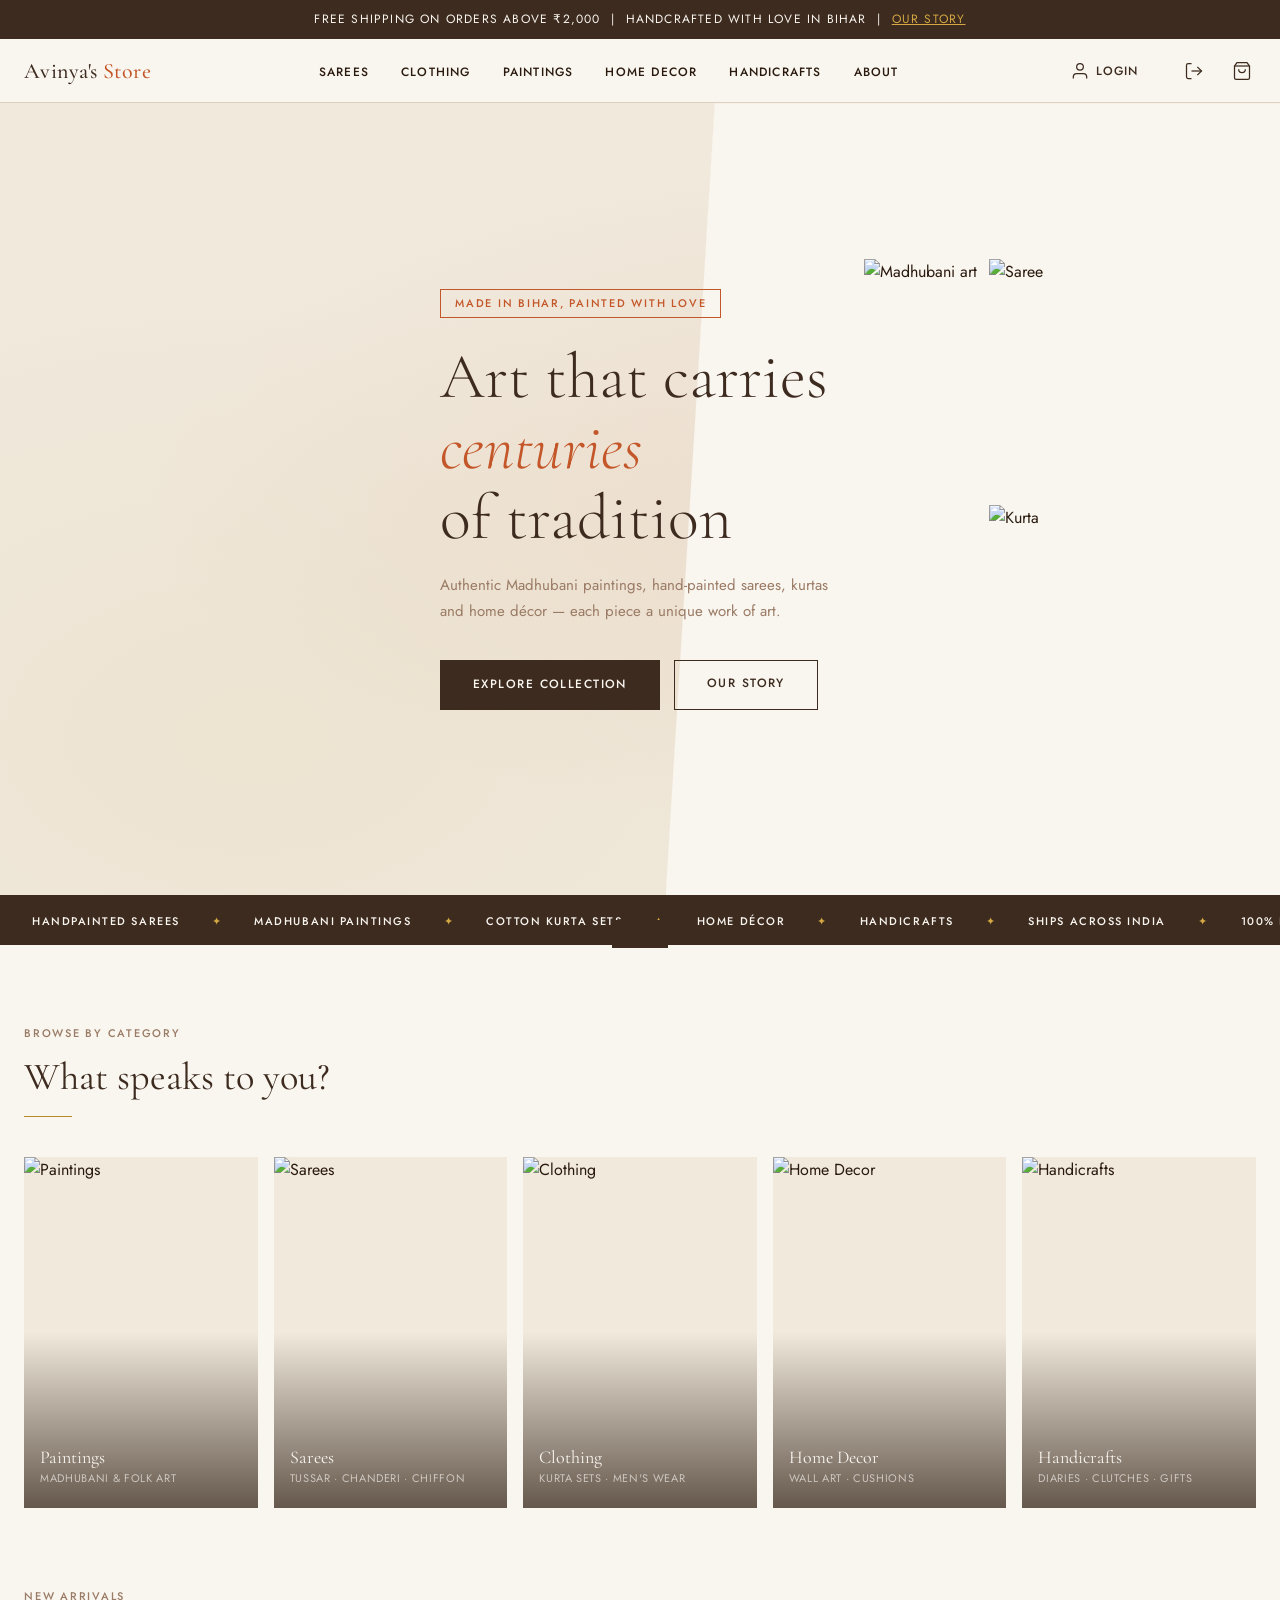
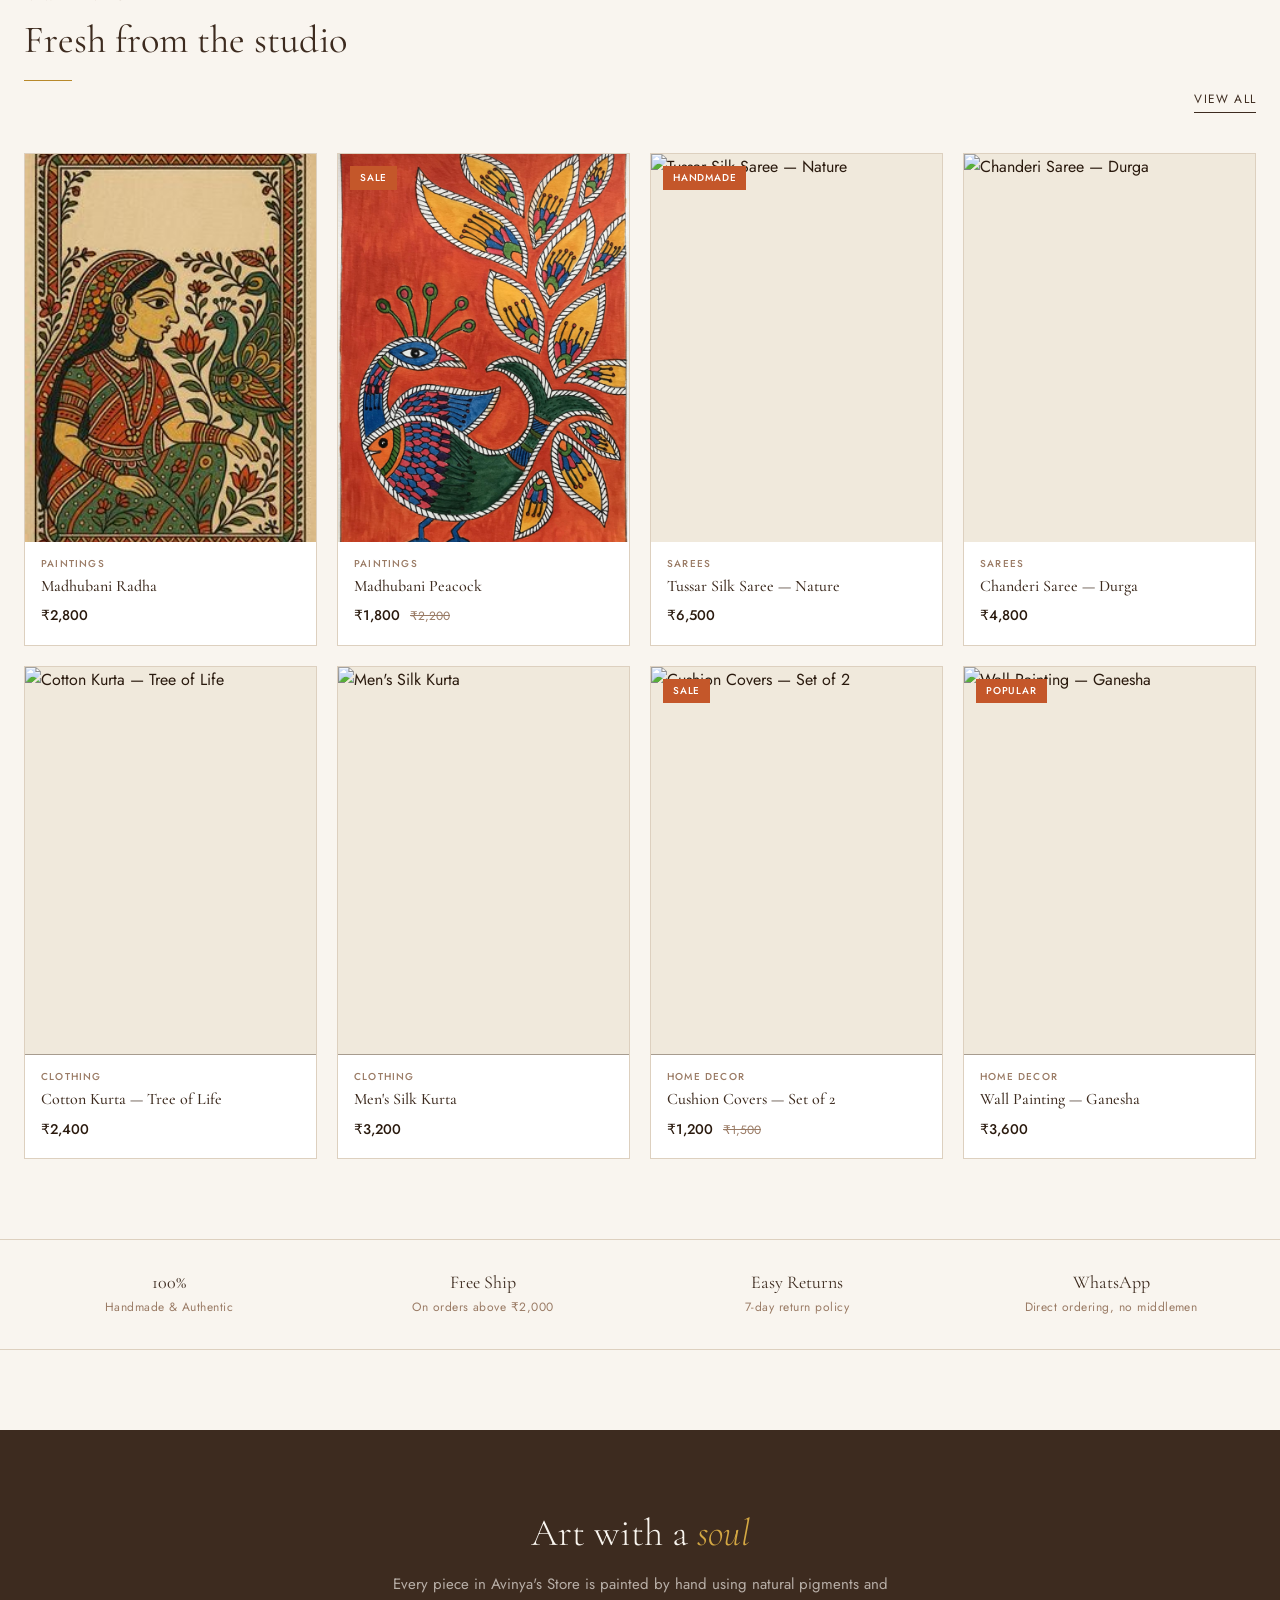
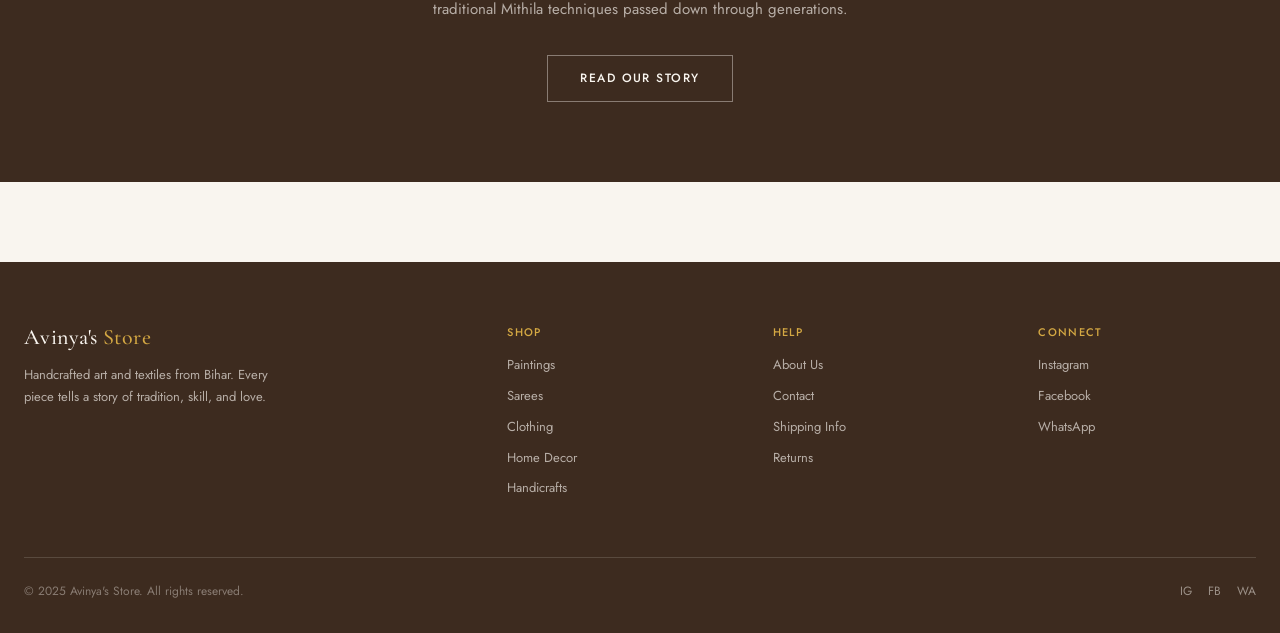
==== index.html @ 0353c22e "Store setup with Firebase" ====
<!DOCTYPE html>
<html lang="en">
<head>
  <meta charset="UTF-8" />
  <meta name="viewport" content="width=device-width, initial-scale=1.0" />
  <title>Avinya's Store — Handpainted Art & Textiles</title>
  <meta name="description" content="Hand-painted Madhubani art, sarees, kurtas, home decor and handicrafts from Bihar." />
  <link rel="stylesheet" href="css/main.css" />
  <link rel="stylesheet" href="css/components.css" />
  <style>
    /* ── HERO ── */
    .hero {
      position: relative;
      min-height: 88vh;
      display: flex;
      align-items: center;
      overflow: hidden;
      background: var(--cream-dark);
    }
    .hero-bg {
      position: absolute;
      inset: 0;
      background:
        radial-gradient(ellipse at 70% 50%, rgba(196,87,42,0.08) 0%, transparent 60%),
        radial-gradient(ellipse at 20% 80%, rgba(184,137,42,0.06) 0%, transparent 50%);
    }
    /* Decorative pattern inspired by Madhubani borders */
    .hero-pattern {
      position: absolute;
      right: 0;
      top: 0;
      bottom: 0;
      width: 48%;
      background: var(--cream);
      clip-path: polygon(8% 0%, 100% 0%, 100% 100%, 0% 100%);
      display: flex;
      align-items: center;
      justify-content: center;
    }
    .hero-img-grid {
      display: grid;
      grid-template-columns: 1fr 1fr;
      grid-template-rows: 1fr 1fr;
      gap: 12px;
      padding: 40px 40px 40px 60px;
      height: 100%;
      max-height: 560px;
    }
    .hero-img-grid img {
      width: 100%;
      height: 100%;
      object-fit: cover;
    }
    .hero-img-grid img:first-child {
      grid-row: 1 / 3;
    }
    .hero-content {
      position: relative;
      z-index: 2;
      max-width: 520px;
      padding: 80px 0 80px 0;
    }
    .hero-tag {
      display: inline-block;
      font-size: 11px;
      font-weight: 500;
      letter-spacing: 0.16em;
      text-transform: uppercase;
      color: var(--terracotta);
      border: 1px solid var(--terracotta);
      padding: 5px 14px;
      margin-bottom: 24px;
    }
    .hero h1 {
      font-size: clamp(2.4rem, 5vw, 4rem);
      font-weight: 300;
      color: var(--brown);
      margin-bottom: 20px;
      line-height: 1.1;
    }
    .hero h1 em { font-style: italic; color: var(--terracotta); }
    .hero-sub {
      font-size: 15px;
      color: var(--text-muted);
      line-height: 1.7;
      margin-bottom: 36px;
      max-width: 400px;
    }
    .hero-cta { display: flex; gap: 14px; flex-wrap: wrap; }

    /* ── MARQUEE ── */
    .marquee-wrap {
      background: var(--brown);
      overflow: hidden;
      padding: 12px 0;
      white-space: nowrap;
    }
    .marquee-inner {
      display: inline-flex;
      animation: marquee 24s linear infinite;
      gap: 0;
    }
    .marquee-inner span {
      font-size: 11px;
      font-weight: 500;
      letter-spacing: 0.14em;
      text-transform: uppercase;
      color: var(--cream);
      padding: 0 32px;
    }
    .marquee-inner span.dot { color: var(--gold-light); padding: 0; }
    @keyframes marquee { 0% { transform: translateX(0); } 100% { transform: translateX(-50%); } }

    /* ── CATEGORIES GRID ── */
    .categories-section { padding: 80px 0; }
    .categories-grid {
      display: grid;
      grid-template-columns: repeat(5, 1fr);
      gap: 16px;
      margin-top: 40px;
    }
    .category-card {
      position: relative;
      aspect-ratio: 2/3;
      overflow: hidden;
      cursor: pointer;
      background: var(--cream-dark);
    }
    .category-card img {
      width: 100%;
      height: 100%;
      object-fit: cover;
      transition: transform 0.5s ease;
    }
    .category-card:hover img { transform: scale(1.05); }
    .category-card-overlay {
      position: absolute;
      inset: 0;
      background: linear-gradient(to top, rgba(42,26,14,0.7) 0%, transparent 50%);
      display: flex;
      align-items: flex-end;
      padding: 20px 16px;
    }
    .category-card-label {
      font-family: var(--font-display);
      font-size: 18px;
      font-weight: 400;
      color: var(--cream);
      line-height: 1.2;
    }
    .category-card-count {
      font-size: 11px;
      color: rgba(249,245,239,0.65);
      letter-spacing: 0.06em;
      text-transform: uppercase;
      display: block;
      margin-top: 2px;
    }

    /* ── FEATURED SECTION ── */
    .featured-section { padding: 0 0 80px; }
    .section-header {
      display: flex;
      align-items: flex-end;
      justify-content: space-between;
      margin-bottom: 40px;
    }
    .section-header a { font-size: 12px; letter-spacing: 0.1em; text-transform: uppercase; color: var(--brown); border-bottom: 1px solid var(--brown); padding-bottom: 2px; }
    .section-header a:hover { color: var(--terracotta); border-color: var(--terracotta); }

    /* ── STORY BANNER ── */
    .story-banner {
      background: var(--brown);
      padding: 80px 0;
      text-align: center;
    }
    .story-banner h2 { color: var(--cream); font-size: clamp(1.8rem, 3vw, 2.8rem); font-weight: 300; margin-bottom: 16px; }
    .story-banner h2 em { color: var(--gold-light); font-style: italic; }
    .story-banner p { color: rgba(249,245,239,0.65); font-size: 15px; max-width: 560px; margin: 0 auto 32px; line-height: 1.7; }

    /* ── TRUST STRIP ── */
    .trust-strip {
      border-top: 1px solid var(--border);
      border-bottom: 1px solid var(--border);
      padding: 32px 0;
      margin: 0 0 80px;
    }
    .trust-grid {
      display: grid;
      grid-template-columns: repeat(4, 1fr);
      gap: 24px;
      text-align: center;
    }
    .trust-item h4 {
      font-family: var(--font-display);
      font-size: 18px;
      color: var(--brown);
      margin-bottom: 4px;
      font-weight: 400;
    }
    .trust-item p { font-size: 12px; color: var(--text-muted); letter-spacing: 0.04em; }

    @media (max-width: 900px) {
      .hero-pattern { display: none; }
      .hero { min-height: auto; padding: 48px 0; }
      .hero-content { padding: 0; max-width: 100%; }
      .categories-grid { grid-template-columns: repeat(3, 1fr); }
      .trust-grid { grid-template-columns: repeat(2, 1fr); }
    }
    @media (max-width: 600px) {
      .categories-grid { grid-template-columns: repeat(2, 1fr); }
    }
  </style>
</head>
<body>
<div class="page-content">

  <!-- HERO -->
  <section class="hero">
    <div class="hero-bg"></div>
    <div class="container">
      <div class="hero-content">
        <span class="hero-tag">Made in Bihar, Painted with Love</span>
        <h1>Art that carries<br/><em>centuries</em><br/>of tradition</h1>
        <p class="hero-sub">Authentic Madhubani paintings, hand-painted sarees, kurtas and home décor — each piece a unique work of art.</p>
        <div class="hero-cta">
          <a href="shop.html" class="btn-primary">Explore Collection</a>
          <a href="about.html" class="btn-outline">Our Story</a>
        </div>
      </div>
    </div>
    <div class="hero-pattern hide-mobile">
      <div class="hero-img-grid">
        <img src="https://placehold.co/400x600/DDD0BF/3D2B1F?text=Art+1" alt="Madhubani art" />
        <img src="https://placehold.co/400x300/EDE3D4/6B4226?text=Art+2" alt="Saree" />
        <img src="https://placehold.co/400x300/F0E9DC/A0714F?text=Art+3" alt="Kurta" />
      </div>
    </div>
  </section>

  <!-- MARQUEE -->
  <div class="marquee-wrap">
    <div class="marquee-inner">
      <span>Handpainted Sarees</span><span class="dot">✦</span>
      <span>Madhubani Paintings</span><span class="dot">✦</span>
      <span>Cotton Kurta Sets</span><span class="dot">✦</span>
      <span>Home Décor</span><span class="dot">✦</span>
      <span>Handicrafts</span><span class="dot">✦</span>
      <span>Ships across India</span><span class="dot">✦</span>
      <span>100% Handmade</span><span class="dot">✦</span>
      <span>Natural Colours</span><span class="dot">✦</span>
      <!-- Duplicate for seamless loop -->
      <span>Handpainted Sarees</span><span class="dot">✦</span>
      <span>Madhubani Paintings</span><span class="dot">✦</span>
      <span>Cotton Kurta Sets</span><span class="dot">✦</span>
      <span>Home Décor</span><span class="dot">✦</span>
      <span>Handicrafts</span><span class="dot">✦</span>
      <span>Ships across India</span><span class="dot">✦</span>
      <span>100% Handmade</span><span class="dot">✦</span>
      <span>Natural Colours</span><span class="dot">✦</span>
    </div>
  </div>

  <!-- CATEGORIES -->
  <section class="categories-section">
    <div class="container">
      <span class="section-label">Browse by category</span>
      <h2>What speaks to you?</h2>
      <div class="divider"></div>
      <div class="categories-grid">
        <a href="shop.html?cat=paintings" class="category-card">
          <img src="https://placehold.co/300x450/DDD0BF/3D2B1F?text=Paintings" alt="Paintings" loading="lazy" />
          <div class="category-card-overlay">
            <div>
              <div class="category-card-label">Paintings</div>
              <span class="category-card-count">Madhubani & Folk Art</span>
            </div>
          </div>
        </a>
        <a href="shop.html?cat=sarees" class="category-card">
          <img src="https://placehold.co/300x450/EDE3D4/6B4226?text=Sarees" alt="Sarees" loading="lazy" />
          <div class="category-card-overlay">
            <div>
              <div class="category-card-label">Sarees</div>
              <span class="category-card-count">Tussar · Chanderi · Chiffon</span>
            </div>
          </div>
        </a>
        <a href="shop.html?cat=clothing" class="category-card">
          <img src="https://placehold.co/300x450/F0E9DC/A0714F?text=Clothing" alt="Clothing" loading="lazy" />
          <div class="category-card-overlay">
            <div>
              <div class="category-card-label">Clothing</div>
              <span class="category-card-count">Kurta Sets · Men's Wear</span>
            </div>
          </div>
        </a>
        <a href="shop.html?cat=home-decor" class="category-card">
          <img src="https://placehold.co/300x450/DDD0BF/3D2B1F?text=Home+Decor" alt="Home Decor" loading="lazy" />
          <div class="category-card-overlay">
            <div>
              <div class="category-card-label">Home Decor</div>
              <span class="category-card-count">Wall Art · Cushions</span>
            </div>
          </div>
        </a>
        <a href="shop.html?cat=handicrafts" class="category-card">
          <img src="https://placehold.co/300x450/EDE3D4/6B4226?text=Handicrafts" alt="Handicrafts" loading="lazy" />
          <div class="category-card-overlay">
            <div>
              <div class="category-card-label">Handicrafts</div>
              <span class="category-card-count">Diaries · Clutches · Gifts</span>
            </div>
          </div>
        </a>
      </div>
    </div>
  </section>

  <!-- FEATURED PRODUCTS -->
  <section class="featured-section">
    <div class="container">
      <div class="section-header">
        <div>
          <span class="section-label">New arrivals</span>
          <h2>Fresh from the studio</h2>
          <div class="divider"></div>
        </div>
        <a href="shop.html">View all</a>
      </div>
      <div class="products-grid" id="featured-grid">
        <!-- Filled by JS -->
      </div>
    </div>
  </section>

  <!-- TRUST STRIP -->
  <div class="trust-strip">
    <div class="container">
      <div class="trust-grid">
        <div class="trust-item">
          <h4>100%</h4>
          <p>Handmade & Authentic</p>
        </div>
        <div class="trust-item">
          <h4>Free Ship</h4>
          <p>On orders above ₹2,000</p>
        </div>
        <div class="trust-item">
          <h4>Easy Returns</h4>
          <p>7-day return policy</p>
        </div>
        <div class="trust-item">
          <h4>WhatsApp</h4>
          <p>Direct ordering, no middlemen</p>
        </div>
      </div>
    </div>
  </div>

  <!-- STORY BANNER -->
  <section class="story-banner">
    <div class="container">
      <h2>Art with a <em>soul</em></h2>
      <p>Every piece in Avinya's Store is painted by hand using natural pigments and traditional Mithila techniques passed down through generations.</p>
      <a href="about.html" class="btn-outline" style="color:var(--cream);border-color:rgba(249,245,239,0.4);">Read Our Story</a>
    </div>
  </section>

</div>

<script type="module">
  import { injectLayout } from './js/layout.js';
  import { initAuth } from './js/auth.js';
  import { initCartSidebar } from './js/cart.js';
  import { initLoginModal } from './js/auth.js';
  import { getProducts, renderProductCard } from './js/products.js';
  import { Cart } from './js/cart.js';

  injectLayout();
  initCartSidebar();
  initAuth();
  initLoginModal();

  // Check for order success
  if (new URLSearchParams(location.search).get('order') === 'success') {
    const t = document.getElementById('toast');
    if (t) { t.textContent = 'Order sent! We\'ll confirm on WhatsApp shortly.'; t.classList.add('show'); setTimeout(() => t.classList.remove('show'), 4000); }
  }

  // Load featured products (first 8)
  const grid = document.getElementById('featured-grid');
  if (grid) {
    getProducts().then(products => {
      products.slice(0, 8).forEach(p => {
        grid.appendChild(renderProductCard(p, product => Cart.addItem(product)));
      });
    });
  }

  // Active nav link
  document.querySelectorAll('.nav-links a').forEach(a => {
    if (a.getAttribute('href') === 'index.html' || a.getAttribute('href') === './') a.classList.add('active');
  });
</script>
</body>
</html>
---- css/main.css ----
@import url('https://fonts.googleapis.com/css2?family=Cormorant+Garamond:ital,wght@0,300;0,400;0,500;0,600;1,300;1,400&family=Jost:wght@300;400;500;600&display=swap');

:root {
  --cream: #F9F5EF;
  --cream-dark: #F0E9DC;
  --brown: #3D2B1F;
  --brown-mid: #6B4226;
  --brown-light: #A0714F;
  --terracotta: #C4572A;
  --terracotta-light: #E07B50;
  --gold: #B8892A;
  --gold-light: #D4A843;
  --green: #4A6741;
  --text-primary: #2A1A0E;
  --text-secondary: #6B4226;
  --text-muted: #9A7B65;
  --border: #DDD0BF;
  --white: #FFFFFF;
  --font-display: 'Cormorant Garamond', Georgia, serif;
  --font-body: 'Jost', sans-serif;
  --nav-height: 64px;
  --transition: all 0.25s ease;
}

*, *::before, *::after { box-sizing: border-box; margin: 0; padding: 0; }

html { scroll-behavior: smooth; font-size: 16px; }

body {
  font-family: var(--font-body);
  background: var(--cream);
  color: var(--text-primary);
  line-height: 1.6;
  min-height: 100vh;
}

h1, h2, h3, h4 {
  font-family: var(--font-display);
  font-weight: 400;
  line-height: 1.2;
  color: var(--brown);
}

h1 { font-size: clamp(2rem, 5vw, 3.5rem); }
h2 { font-size: clamp(1.5rem, 3vw, 2.4rem); }
h3 { font-size: clamp(1.2rem, 2vw, 1.7rem); }

a { color: inherit; text-decoration: none; transition: var(--transition); }
img { max-width: 100%; height: auto; display: block; }
button { cursor: pointer; font-family: var(--font-body); border: none; }
input, select, textarea { font-family: var(--font-body); }

.container {
  max-width: 1280px;
  margin: 0 auto;
  padding: 0 24px;
}

.btn-primary {
  display: inline-block;
  background: var(--brown);
  color: var(--cream);
  font-family: var(--font-body);
  font-size: 12px;
  font-weight: 500;
  letter-spacing: 0.12em;
  text-transform: uppercase;
  padding: 14px 32px;
  border: 1px solid var(--brown);
  transition: var(--transition);
  cursor: pointer;
}
.btn-primary:hover {
  background: var(--terracotta);
  border-color: var(--terracotta);
  color: var(--white);
}

.btn-outline {
  display: inline-block;
  background: transparent;
  color: var(--brown);
  font-family: var(--font-body);
  font-size: 12px;
  font-weight: 500;
  letter-spacing: 0.12em;
  text-transform: uppercase;
  padding: 13px 32px;
  border: 1px solid var(--brown);
  transition: var(--transition);
  cursor: pointer;
}
.btn-outline:hover {
  background: var(--brown);
  color: var(--cream);
}

.btn-whatsapp {
  display: inline-flex;
  align-items: center;
  gap: 10px;
  background: #25D366;
  color: white;
  font-family: var(--font-body);
  font-size: 13px;
  font-weight: 500;
  letter-spacing: 0.06em;
  text-transform: uppercase;
  padding: 16px 32px;
  border: none;
  transition: var(--transition);
  cursor: pointer;
  width: 100%;
  justify-content: center;
}
.btn-whatsapp:hover { background: #1da851; }

.section-label {
  font-family: var(--font-body);
  font-size: 11px;
  font-weight: 500;
  letter-spacing: 0.16em;
  text-transform: uppercase;
  color: var(--text-muted);
  margin-bottom: 12px;
  display: block;
}

.divider {
  width: 48px;
  height: 1px;
  background: var(--gold);
  margin: 16px 0 32px;
}
.divider.center { margin: 16px auto 32px; }

/* Announcement bar */
.announcement-bar {
  background: var(--brown);
  color: var(--cream);
  text-align: center;
  padding: 10px 24px;
  font-size: 12px;
  letter-spacing: 0.1em;
  text-transform: uppercase;
  font-weight: 400;
}
.announcement-bar a { color: var(--gold-light); text-decoration: underline; }

/* Toast */
#toast {
  position: fixed;
  bottom: 32px;
  left: 50%;
  transform: translateX(-50%) translateY(80px);
  background: var(--brown);
  color: var(--cream);
  padding: 14px 28px;
  font-size: 13px;
  letter-spacing: 0.04em;
  z-index: 9999;
  transition: transform 0.3s ease;
  pointer-events: none;
  white-space: nowrap;
}
#toast.show { transform: translateX(-50%) translateY(0); }

/* Page fade in */
.page-content { animation: fadeUp 0.5s ease both; }
@keyframes fadeUp {
  from { opacity: 0; transform: translateY(16px); }
  to { opacity: 1; transform: translateY(0); }
}

/* Auth state elements */
.show-when-logged-in { display: none; }
.show-when-logged-out { display: block; }
body.user-logged-in .show-when-logged-in { display: block; }
body.user-logged-in .show-when-logged-out { display: none; }

/* Responsive utils */
@media (max-width: 768px) {
  .container { padding: 0 16px; }
  .hide-mobile { display: none !important; }
}
@media (min-width: 769px) {
  .hide-desktop { display: none !important; }
}
---- css/components.css ----
/* ── NAVBAR ── */
.navbar {
  position: sticky;
  top: 0;
  z-index: 500;
  background: var(--cream);
  border-bottom: 1px solid var(--border);
  height: var(--nav-height);
}
.navbar-inner {
  display: flex;
  align-items: center;
  justify-content: space-between;
  height: 100%;
  max-width: 1280px;
  margin: 0 auto;
  padding: 0 24px;
}
.nav-logo {
  font-family: var(--font-display);
  font-size: 22px;
  font-weight: 500;
  color: var(--brown);
  letter-spacing: 0.02em;
  line-height: 1;
}
.nav-logo span { color: var(--terracotta); }

.nav-links {
  display: flex;
  align-items: center;
  gap: 32px;
  list-style: none;
}
.nav-links a {
  font-size: 12px;
  font-weight: 500;
  letter-spacing: 0.1em;
  text-transform: uppercase;
  color: var(--text-primary);
  position: relative;
  padding-bottom: 2px;
}
.nav-links a::after {
  content: '';
  position: absolute;
  bottom: -2px;
  left: 0;
  width: 0;
  height: 1px;
  background: var(--terracotta);
  transition: width 0.25s ease;
}
.nav-links a:hover::after,
.nav-links a.active::after { width: 100%; }

/* Dropdown */
.nav-dropdown { position: relative; }
.nav-dropdown > a::before {
  content: '';
  position: absolute;
  bottom: -18px;
  left: 0;
  right: 0;
  height: 18px;
}
.dropdown-menu {
  position: absolute;
  top: calc(100% + 18px);
  left: 50%;
  transform: translateX(-50%);
  background: var(--white);
  border: 1px solid var(--border);
  min-width: 180px;
  padding: 8px 0;
  opacity: 0;
  pointer-events: none;
  transition: opacity 0.2s ease, transform 0.2s ease;
  transform: translateX(-50%) translateY(-6px);
  z-index: 600;
}
.nav-dropdown:hover .dropdown-menu {
  opacity: 1;
  pointer-events: all;
  transform: translateX(-50%) translateY(0);
}
.dropdown-menu a {
  display: block;
  padding: 9px 20px;
  font-size: 12px;
  letter-spacing: 0.06em;
  text-transform: uppercase;
  color: var(--text-primary);
}
.dropdown-menu a:hover { background: var(--cream); color: var(--terracotta); }

.nav-actions {
  display: flex;
  align-items: center;
  gap: 20px;
}
.nav-icon-btn {
  background: none;
  border: none;
  cursor: pointer;
  color: var(--brown);
  display: flex;
  align-items: center;
  gap: 6px;
  font-size: 12px;
  letter-spacing: 0.08em;
  text-transform: uppercase;
  font-family: var(--font-body);
  font-weight: 500;
  padding: 4px;
  transition: var(--transition);
}
.nav-icon-btn:hover { color: var(--terracotta); }
.nav-icon-btn svg { width: 20px; height: 20px; }

.cart-badge {
  background: var(--terracotta);
  color: white;
  border-radius: 50%;
  width: 18px;
  height: 18px;
  font-size: 10px;
  display: flex;
  align-items: center;
  justify-content: center;
  font-weight: 600;
  margin-left: -4px;
}

/* Mobile menu */
.hamburger {
  display: none;
  flex-direction: column;
  gap: 5px;
  cursor: pointer;
  padding: 4px;
  background: none;
  border: none;
}
.hamburger span {
  display: block;
  width: 22px;
  height: 1.5px;
  background: var(--brown);
  transition: var(--transition);
}
.mobile-menu {
  display: none;
  position: fixed;
  inset: 0;
  background: var(--cream);
  z-index: 800;
  padding: 80px 32px 32px;
  overflow-y: auto;
  flex-direction: column;
  gap: 0;
}
.mobile-menu.open { display: flex; }
.mobile-menu-close {
  position: absolute;
  top: 20px;
  right: 24px;
  background: none;
  border: none;
  font-size: 24px;
  cursor: pointer;
  color: var(--brown);
}
.mobile-menu a {
  display: block;
  padding: 14px 0;
  border-bottom: 1px solid var(--border);
  font-size: 14px;
  font-weight: 500;
  letter-spacing: 0.08em;
  text-transform: uppercase;
  color: var(--text-primary);
}
.mobile-menu-section { font-size: 11px; color: var(--text-muted); letter-spacing: 0.12em; text-transform: uppercase; padding: 20px 0 8px; }

@media (max-width: 900px) {
  .nav-links { display: none; }
  .hamburger { display: flex; }
}

/* ── PRODUCT CARD ── */
.product-card {
  background: var(--white);
  border: 1px solid var(--border);
  transition: var(--transition);
  cursor: pointer;
}
.product-card:hover { box-shadow: 0 8px 32px rgba(61,43,31,0.1); transform: translateY(-2px); }

.product-card-image {
  position: relative;
  overflow: hidden;
  aspect-ratio: 3/4;
  background: var(--cream-dark);
}
.product-card-image img {
  width: 100%;
  height: 100%;
  object-fit: cover;
  transition: transform 0.5s ease;
}
.product-card:hover .product-card-image img { transform: scale(1.04); }

.product-card-badge {
  position: absolute;
  top: 12px;
  left: 12px;
  background: var(--terracotta);
  color: white;
  font-size: 10px;
  font-weight: 500;
  letter-spacing: 0.08em;
  text-transform: uppercase;
  padding: 4px 10px;
}

.product-card-quick {
  position: absolute;
  bottom: 0;
  left: 0;
  right: 0;
  background: var(--brown);
  color: var(--cream);
  text-align: center;
  padding: 12px;
  font-size: 11px;
  font-weight: 500;
  letter-spacing: 0.1em;
  text-transform: uppercase;
  transform: translateY(100%);
  transition: transform 0.25s ease;
}
.product-card:hover .product-card-quick { transform: translateY(0); }

.product-card-info {
  padding: 14px 16px 18px;
}
.product-card-category {
  font-size: 10px;
  font-weight: 500;
  letter-spacing: 0.12em;
  text-transform: uppercase;
  color: var(--text-muted);
  margin-bottom: 4px;
}
.product-card-name {
  font-family: var(--font-display);
  font-size: 16px;
  font-weight: 500;
  color: var(--brown);
  margin-bottom: 8px;
  line-height: 1.3;
}
.product-card-price {
  font-size: 14px;
  font-weight: 500;
  color: var(--text-primary);
}
.product-card-price .original {
  text-decoration: line-through;
  color: var(--text-muted);
  font-weight: 400;
  margin-left: 6px;
  font-size: 12px;
}

/* ── CART SIDEBAR ── */
#cart-overlay {
  position: fixed;
  inset: 0;
  background: rgba(42,26,14,0.5);
  z-index: 700;
  opacity: 0;
  pointer-events: none;
  transition: opacity 0.3s ease;
}
#cart-overlay.open { opacity: 1; pointer-events: all; }

#cart-sidebar {
  position: fixed;
  top: 0;
  right: 0;
  bottom: 0;
  width: 420px;
  max-width: 100vw;
  background: var(--cream);
  z-index: 750;
  transform: translateX(100%);
  transition: transform 0.35s cubic-bezier(0.4, 0, 0.2, 1);
  display: flex;
  flex-direction: column;
  border-left: 1px solid var(--border);
}
#cart-sidebar.open { transform: translateX(0); }

.cart-header {
  display: flex;
  align-items: center;
  justify-content: space-between;
  padding: 20px 24px;
  border-bottom: 1px solid var(--border);
}
.cart-header h2 {
  font-family: var(--font-display);
  font-size: 22px;
  font-weight: 500;
  color: var(--brown);
}
.cart-close {
  background: none;
  border: none;
  cursor: pointer;
  font-size: 22px;
  color: var(--brown);
  line-height: 1;
  padding: 4px;
}

.cart-items { flex: 1; overflow-y: auto; padding: 16px 24px; }
.cart-empty {
  text-align: center;
  padding: 48px 24px;
  color: var(--text-muted);
  font-family: var(--font-display);
  font-size: 18px;
}
.cart-empty small { display: block; font-family: var(--font-body); font-size: 13px; margin-top: 8px; }

.cart-item {
  display: flex;
  gap: 14px;
  padding: 14px 0;
  border-bottom: 1px solid var(--border);
}
.cart-item:last-child { border-bottom: none; }
.cart-item-img {
  width: 72px;
  height: 90px;
  object-fit: cover;
  flex-shrink: 0;
  background: var(--cream-dark);
}
.cart-item-details { flex: 1; min-width: 0; }
.cart-item-name {
  font-family: var(--font-display);
  font-size: 15px;
  color: var(--brown);
  line-height: 1.3;
  margin-bottom: 4px;
}
.cart-item-variant { font-size: 11px; color: var(--text-muted); margin-bottom: 8px; }
.cart-item-price { font-size: 14px; font-weight: 500; color: var(--text-primary); }
.cart-item-controls {
  display: flex;
  align-items: center;
  gap: 12px;
  margin-top: 8px;
}
.qty-btn {
  width: 28px;
  height: 28px;
  border: 1px solid var(--border);
  background: var(--white);
  font-size: 16px;
  display: flex;
  align-items: center;
  justify-content: center;
  cursor: pointer;
  color: var(--brown);
  transition: var(--transition);
}
.qty-btn:hover { background: var(--brown); color: var(--cream); border-color: var(--brown); }
.qty-display { font-size: 14px; font-weight: 500; min-width: 20px; text-align: center; }
.cart-item-remove {
  background: none;
  border: none;
  cursor: pointer;
  color: var(--text-muted);
  font-size: 11px;
  letter-spacing: 0.06em;
  text-transform: uppercase;
  padding: 0;
  transition: var(--transition);
  margin-left: auto;
}
.cart-item-remove:hover { color: var(--terracotta); }

.cart-footer {
  border-top: 1px solid var(--border);
  padding: 20px 24px;
}
.cart-subtotal {
  display: flex;
  justify-content: space-between;
  align-items: center;
  margin-bottom: 6px;
}
.cart-subtotal span { font-size: 13px; color: var(--text-muted); text-transform: uppercase; letter-spacing: 0.06em; }
.cart-subtotal strong { font-family: var(--font-display); font-size: 22px; color: var(--brown); font-weight: 400; }
.cart-note { font-size: 11px; color: var(--text-muted); margin-bottom: 16px; line-height: 1.5; }
.cart-footer .btn-primary { width: 100%; text-align: center; display: block; padding: 16px; font-size: 12px; margin-bottom: 10px; }
.cart-footer .btn-outline { width: 100%; text-align: center; display: block; padding: 13px; font-size: 12px; }

/* ── LOGIN MODAL ── */
#login-modal-overlay {
  position: fixed;
  inset: 0;
  background: rgba(42,26,14,0.6);
  z-index: 900;
  display: none;
  align-items: center;
  justify-content: center;
  padding: 24px;
}
#login-modal-overlay.open { display: flex; }
.login-modal {
  background: var(--cream);
  width: 100%;
  max-width: 440px;
  padding: 48px 40px;
  border: 1px solid var(--border);
  position: relative;
}
.login-modal-close {
  position: absolute;
  top: 16px;
  right: 20px;
  background: none;
  border: none;
  font-size: 22px;
  cursor: pointer;
  color: var(--brown);
}
.login-modal h2 {
  font-family: var(--font-display);
  font-size: 28px;
  color: var(--brown);
  margin-bottom: 8px;
}
.login-modal p { font-size: 13px; color: var(--text-muted); margin-bottom: 28px; }

.form-group { margin-bottom: 16px; }
.form-group label {
  display: block;
  font-size: 11px;
  font-weight: 500;
  letter-spacing: 0.1em;
  text-transform: uppercase;
  color: var(--text-secondary);
  margin-bottom: 6px;
}
.form-group input {
  width: 100%;
  padding: 12px 14px;
  border: 1px solid var(--border);
  background: var(--white);
  font-size: 14px;
  color: var(--text-primary);
  outline: none;
  transition: var(--transition);
}
.form-group input:focus { border-color: var(--brown); }

.auth-divider {
  display: flex;
  align-items: center;
  gap: 12px;
  margin: 20px 0;
  color: var(--text-muted);
  font-size: 12px;
}
.auth-divider::before, .auth-divider::after {
  content: '';
  flex: 1;
  height: 1px;
  background: var(--border);
}

.btn-google {
  width: 100%;
  display: flex;
  align-items: center;
  justify-content: center;
  gap: 10px;
  background: var(--white);
  border: 1px solid var(--border);
  padding: 12px;
  font-size: 13px;
  font-weight: 500;
  color: var(--text-primary);
  cursor: pointer;
  transition: var(--transition);
  font-family: var(--font-body);
}
.btn-google:hover { background: var(--cream-dark); }
.btn-google img { width: 18px; height: 18px; }

.auth-switch {
  text-align: center;
  margin-top: 20px;
  font-size: 13px;
  color: var(--text-muted);
}
.auth-switch a { color: var(--brown); text-decoration: underline; cursor: pointer; }
.auth-error { color: var(--terracotta); font-size: 13px; margin-top: 10px; display: none; }

/* ── FOOTER ── */
.footer {
  background: var(--brown);
  color: var(--cream);
  padding: 64px 0 32px;
  margin-top: 80px;
}
.footer-grid {
  display: grid;
  grid-template-columns: 2fr 1fr 1fr 1fr;
  gap: 48px;
  margin-bottom: 48px;
}
.footer-brand .nav-logo { color: var(--cream); margin-bottom: 16px; }
.footer-brand .nav-logo span { color: var(--gold-light); }
.footer-brand p { font-size: 13px; color: rgba(249,245,239,0.65); line-height: 1.7; max-width: 260px; }
.footer-col h4 {
  font-family: var(--font-body);
  font-size: 11px;
  font-weight: 500;
  letter-spacing: 0.12em;
  text-transform: uppercase;
  color: var(--gold-light);
  margin-bottom: 16px;
}
.footer-col a {
  display: block;
  font-size: 13px;
  color: rgba(249,245,239,0.65);
  margin-bottom: 10px;
  transition: var(--transition);
}
.footer-col a:hover { color: var(--cream); }
.footer-bottom {
  border-top: 1px solid rgba(249,245,239,0.15);
  padding-top: 24px;
  display: flex;
  align-items: center;
  justify-content: space-between;
  font-size: 12px;
  color: rgba(249,245,239,0.4);
}
.footer-social { display: flex; gap: 16px; }
.footer-social a { color: rgba(249,245,239,0.5); transition: var(--transition); }
.footer-social a:hover { color: var(--gold-light); }

@media (max-width: 768px) {
  .footer-grid { grid-template-columns: 1fr 1fr; gap: 32px; }
  .footer-brand { grid-column: 1 / -1; }
  .footer-bottom { flex-direction: column; gap: 12px; text-align: center; }
}
@media (max-width: 480px) {
  .footer-grid { grid-template-columns: 1fr; }
}

/* ── CATEGORY PILLS ── */
.category-filters {
  display: flex;
  gap: 8px;
  flex-wrap: wrap;
  margin-bottom: 32px;
}
.filter-pill {
  padding: 8px 20px;
  border: 1px solid var(--border);
  background: var(--white);
  font-size: 11px;
  font-weight: 500;
  letter-spacing: 0.1em;
  text-transform: uppercase;
  color: var(--text-secondary);
  cursor: pointer;
  transition: var(--transition);
  font-family: var(--font-body);
}
.filter-pill:hover, .filter-pill.active {
  background: var(--brown);
  color: var(--cream);
  border-color: var(--brown);
}

/* ── PRODUCT GRID ── */
.products-grid {
  display: grid;
  grid-template-columns: repeat(4, 1fr);
  gap: 20px;
}
@media (max-width: 1100px) { .products-grid { grid-template-columns: repeat(3, 1fr); } }
@media (max-width: 768px) { .products-grid { grid-template-columns: repeat(2, 1fr); gap: 12px; } }
@media (max-width: 380px) { .products-grid { grid-template-columns: 1fr; } }

/* ── PAGE HERO ── */
.page-hero {
  background: var(--cream-dark);
  border-bottom: 1px solid var(--border);
  padding: 48px 0;
  text-align: center;
}
.page-hero h1 { font-size: clamp(2rem, 4vw, 3rem); color: var(--brown); }
.page-hero p { color: var(--text-muted); font-size: 14px; margin-top: 8px; }

/* ── BREADCRUMB ── */
.breadcrumb {
  font-size: 11px;
  color: var(--text-muted);
  letter-spacing: 0.06em;
  text-transform: uppercase;
  margin-bottom: 12px;
}
.breadcrumb a:hover { color: var(--terracotta); }
.breadcrumb span { margin: 0 6px; }
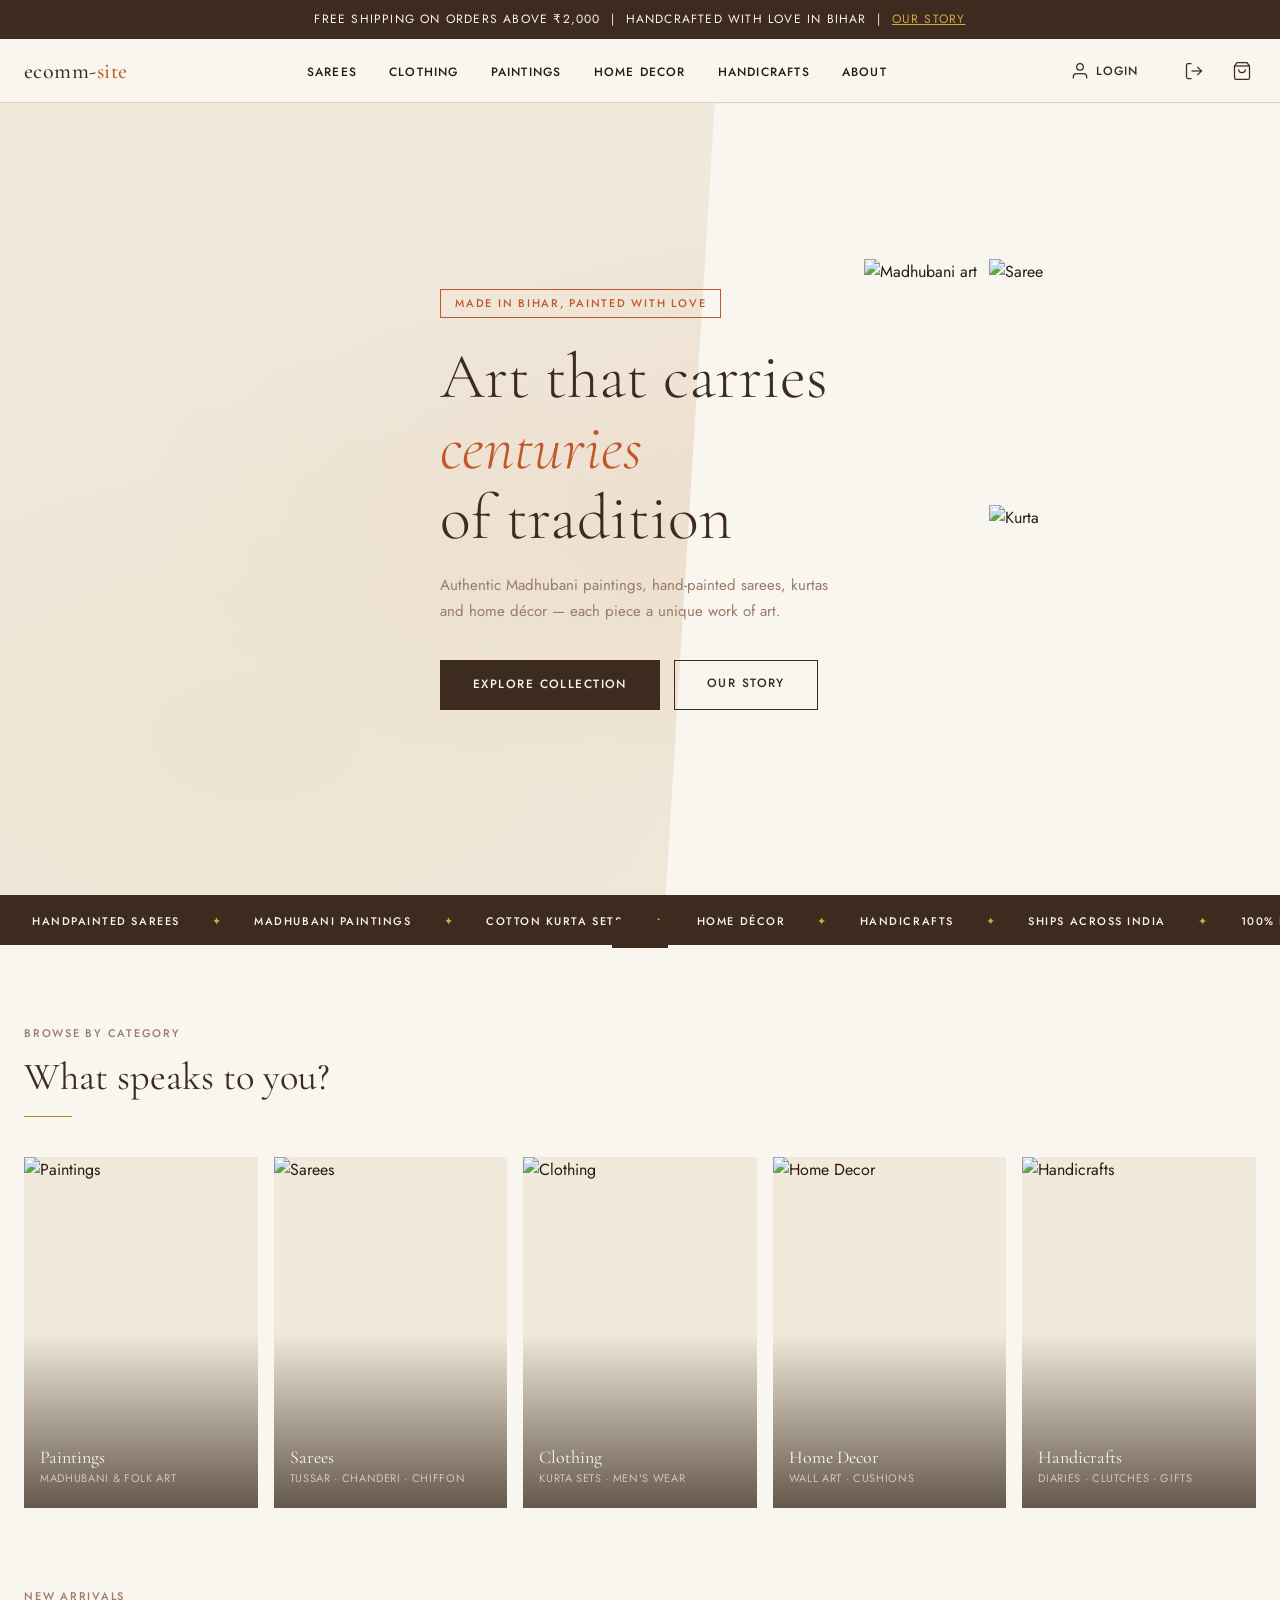
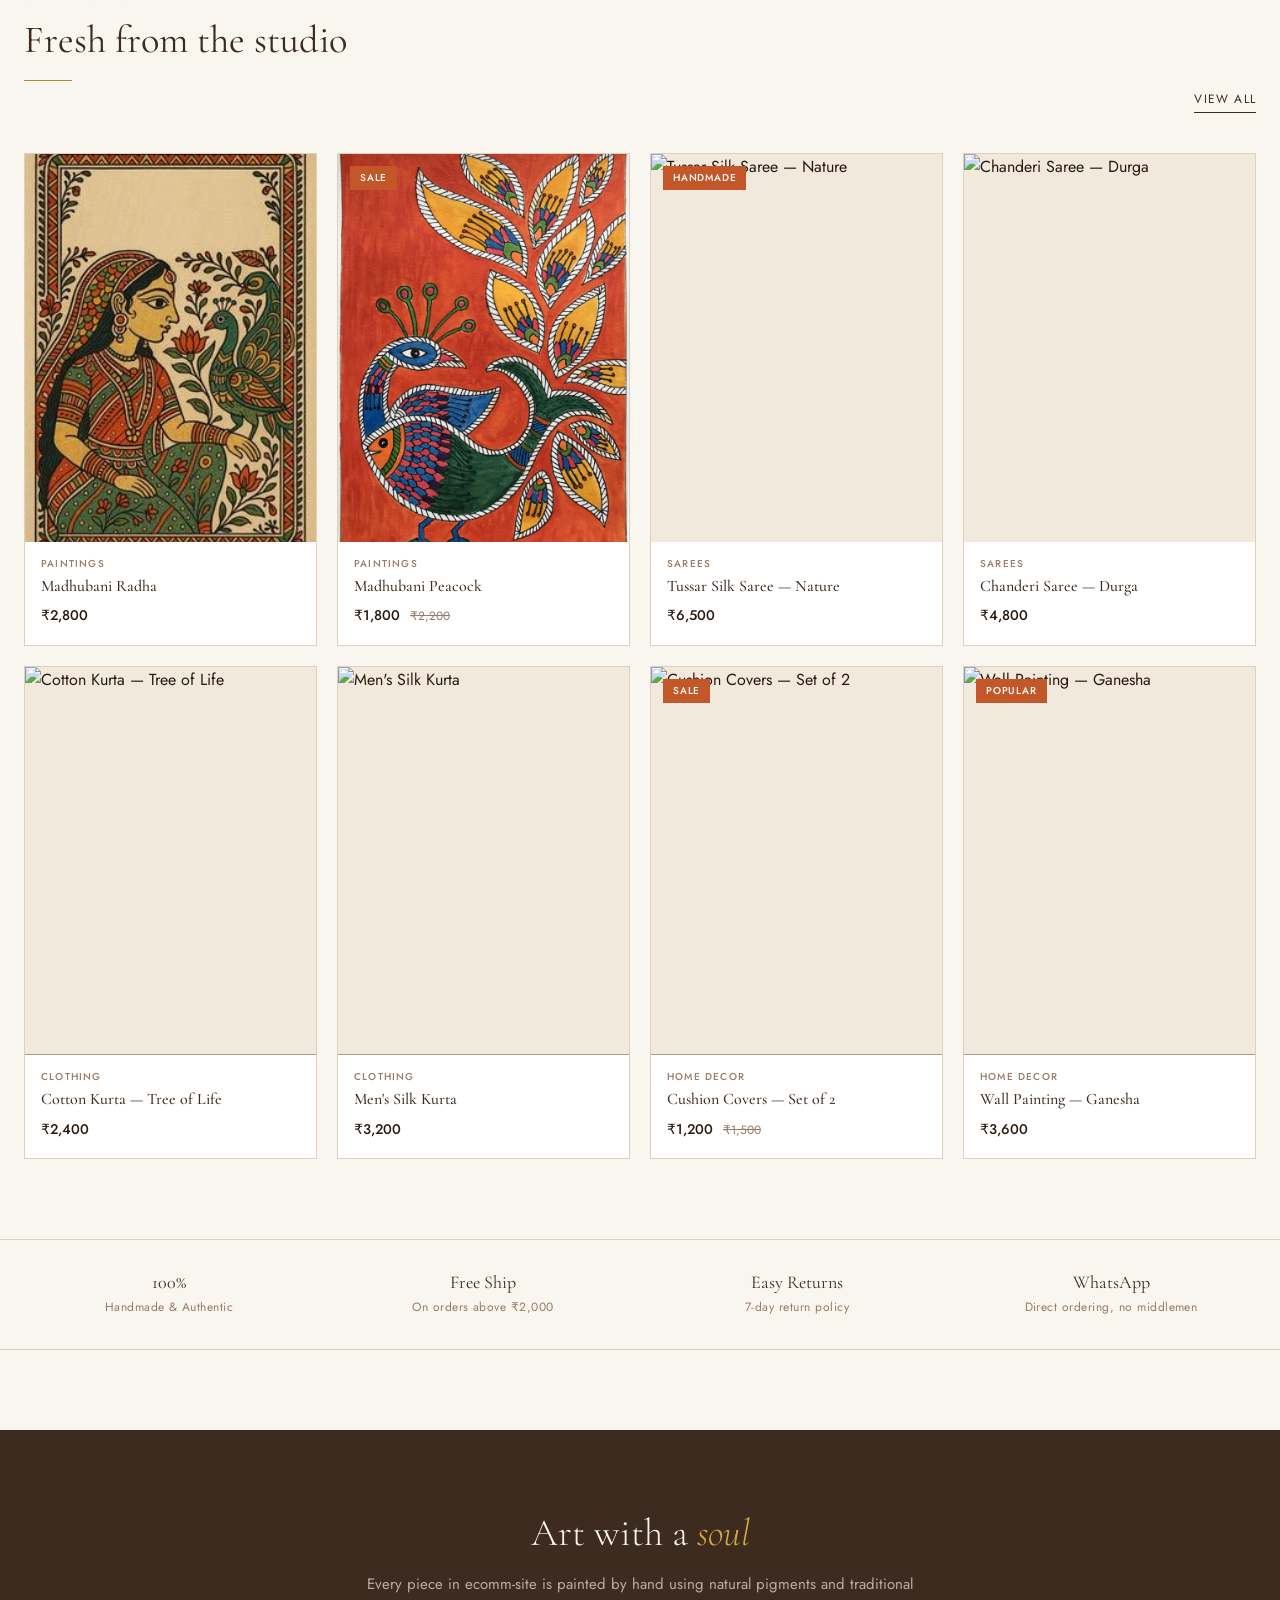
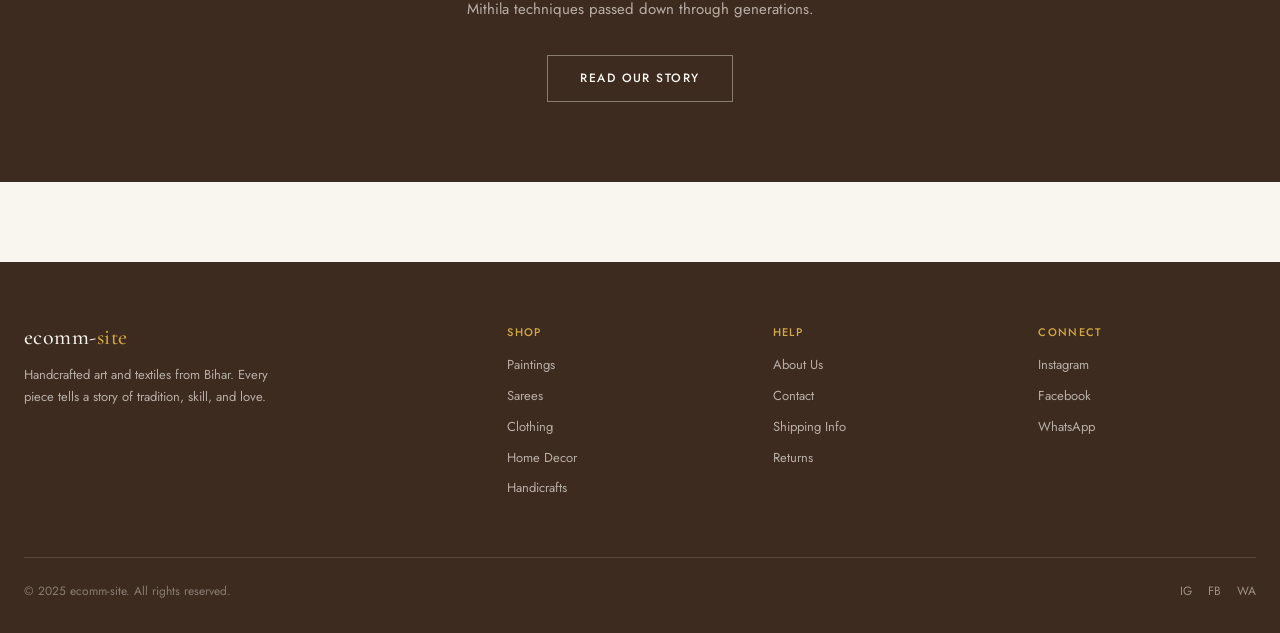
==== commit 0008a4cb: "Rename storefront to ecomm-site" ====
--- a/index.html
+++ b/index.html
@@ -3,7 +3,7 @@
 <head>
   <meta charset="UTF-8" />
   <meta name="viewport" content="width=device-width, initial-scale=1.0" />
-  <title>Avinya's Store — Handpainted Art & Textiles</title>
+  <title>ecomm-site — Handpainted Art & Textiles</title>
   <meta name="description" content="Hand-painted Madhubani art, sarees, kurtas, home decor and handicrafts from Bihar." />
   <link rel="stylesheet" href="css/main.css" />
   <link rel="stylesheet" href="css/components.css" />
@@ -362,7 +362,7 @@
   <section class="story-banner">
     <div class="container">
       <h2>Art with a <em>soul</em></h2>
-      <p>Every piece in Avinya's Store is painted by hand using natural pigments and traditional Mithila techniques passed down through generations.</p>
+      <p>Every piece in ecomm-site is painted by hand using natural pigments and traditional Mithila techniques passed down through generations.</p>
       <a href="about.html" class="btn-outline" style="color:var(--cream);border-color:rgba(249,245,239,0.4);">Read Our Story</a>
     </div>
   </section>
